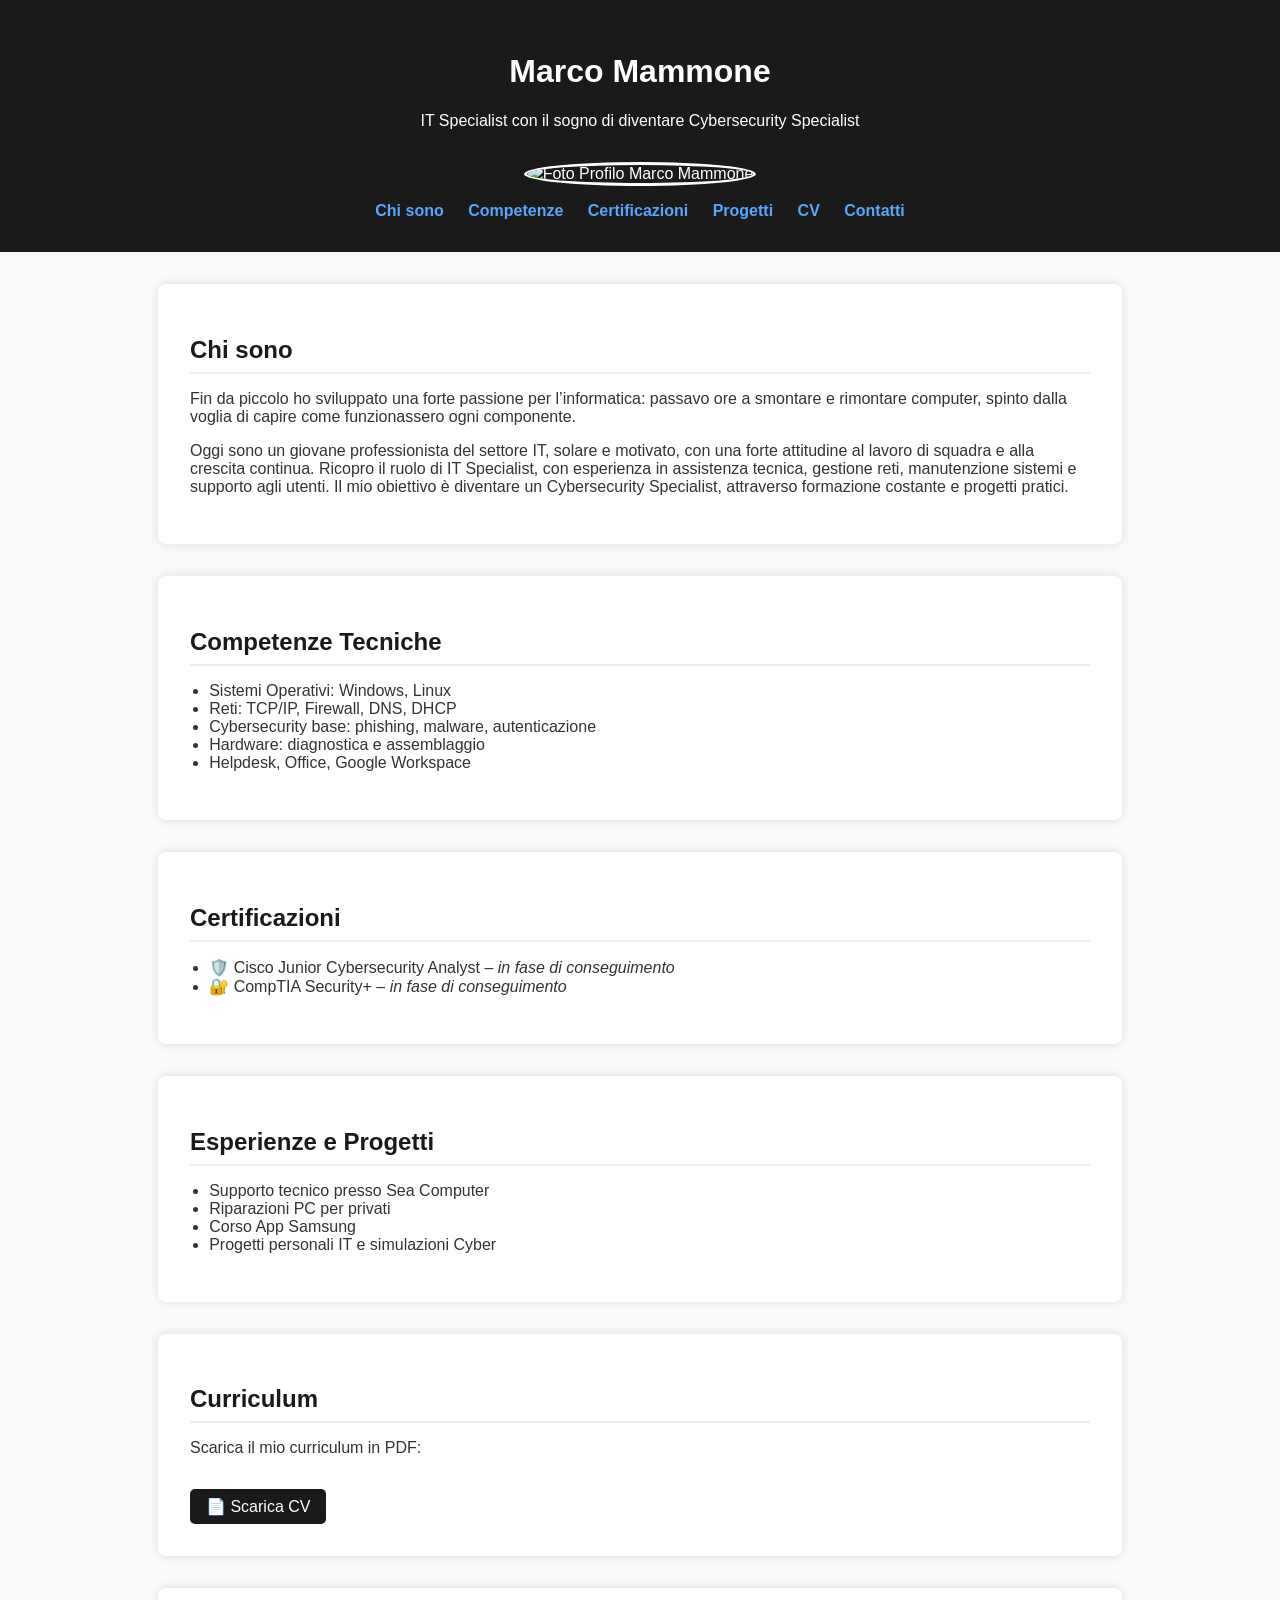
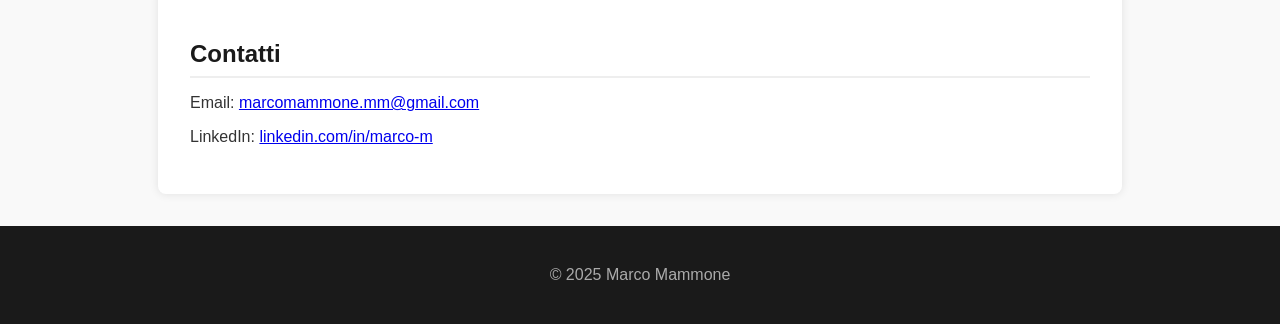
==== index.html @ 5457852b "Update index.html" ====
<!DOCTYPE html>
<html lang="it">
<head>
  <meta charset="UTF-8" />
  <meta name="viewport" content="width=device-width, initial-scale=1.0"/>
  <title>Marco Mammone - Portfolio IT</title>
  <style>
    body {
      font-family: 'Segoe UI', sans-serif;
      margin: 0;
      background-color: #f9f9f9;
      color: #333;
    }
    header {
      background-color: #1a1a1a;
      color: white;
      text-align: center;
      padding: 2rem 1rem;
    }
    header img {
      width: 150px;
      height: 150px;
      border-radius: 50%;
      border: 3px solid #fff;
      margin-top: 1rem;
    }
    nav {
      margin-top: 1rem;
    }
    nav a {
      margin: 0 10px;
      color: #58a6ff;
      text-decoration: none;
      font-weight: bold;
    }
    section {
      max-width: 900px;
      margin: 2rem auto;
      background: #fff;
      padding: 2rem;
      border-radius: 8px;
      box-shadow: 0 0 10px rgba(0,0,0,0.1);
    }
    h2 {
      border-bottom: 2px solid #eee;
      padding-bottom: 0.5rem;
      margin-bottom: 1rem;
      color: #1a1a1a;
    }
    ul {
      padding-left: 1.2rem;
    }
    a.button {
      background-color: #1a1a1a;
      color: white;
      padding: 0.5rem 1rem;
      text-decoration: none;
      border-radius: 5px;
      display: inline-block;
      margin-top: 1rem;
    }
    footer {
      text-align: center;
      padding: 1.5rem;
      background-color: #1a1a1a;
      color: #aaa;
    }
  </style>
</head>
<body>

<header>
  <h1>Marco Mammone</h1>
  <p>IT Specialist con il sogno di diventare Cybersecurity Specialist</p>
  <img src="img/foto-profilo.jpeg" alt="Foto Profilo Marco Mammone" />
  <nav>
    <a href="#chi">Chi sono</a>
    <a href="#competenze">Competenze</a>
    <a href="#certificazioni">Certificazioni</a>
    <a href="#progetti">Progetti</a>
    <a href="#cv">CV</a>
    <a href="#contatti">Contatti</a>
  </nav>
</header>

<section id="chi">
  <h2>Chi sono</h2>
  <p>Fin da piccolo ho sviluppato una forte passione per l’informatica: passavo ore a smontare e rimontare computer, spinto dalla voglia di capire come funzionassero ogni componente.</p>
  <p>Oggi sono un giovane professionista del settore IT, solare e motivato, con una forte attitudine al lavoro di squadra e alla crescita continua. Ricopro il ruolo di IT Specialist, con esperienza in assistenza tecnica, gestione reti, manutenzione sistemi e supporto agli utenti. Il mio obiettivo è diventare un Cybersecurity Specialist, attraverso formazione costante e progetti pratici.</p>
</section>

<section id="competenze">
  <h2>Competenze Tecniche</h2>
  <ul>
    <li>Sistemi Operativi: Windows, Linux</li>
    <li>Reti: TCP/IP, Firewall, DNS, DHCP</li>
    <li>Cybersecurity base: phishing, malware, autenticazione</li>
    <li>Hardware: diagnostica e assemblaggio</li>
    <li>Helpdesk, Office, Google Workspace</li>
  </ul>
</section>

<section id="certificazioni">
  <h2>Certificazioni</h2>
  <ul>
    <li>🛡️ Cisco Junior Cybersecurity Analyst – <em>in fase di conseguimento</em></li>
    <li>🔐 CompTIA Security+ – <em>in fase di conseguimento</em></li>
  </ul>
</section>

<section id="progetti">
  <h2>Esperienze e Progetti</h2>
  <ul>
    <li>Supporto tecnico presso Sea Computer</li>
    <li>Riparazioni PC per privati</li>
    <li>Corso App Samsung</li>
    <li>Progetti personali IT e simulazioni Cyber</li>
  </ul>
</section>

<section id="cv">
  <h2>Curriculum</h2>
  <p>Scarica il mio curriculum in PDF:</p>
  <a class="button" href="Curriculum_esempio_IT_Junior.pdf" download>📄 Scarica CV</a>
</section>

<section id="contatti">
  <h2>Contatti</h2>
  <p>Email: <a href="mailto:marcomammone.mm@gmail.com">marcomammone.mm@gmail.com</a></p>
  <p>LinkedIn: <a href="https://www.linkedin.com/in/marco-m-4861a2255" target="_blank">linkedin.com/in/marco-m</a></p>
</section>

<footer>
  <p>&copy; 2025 Marco Mammone</p>
</footer>

</body>
</html>
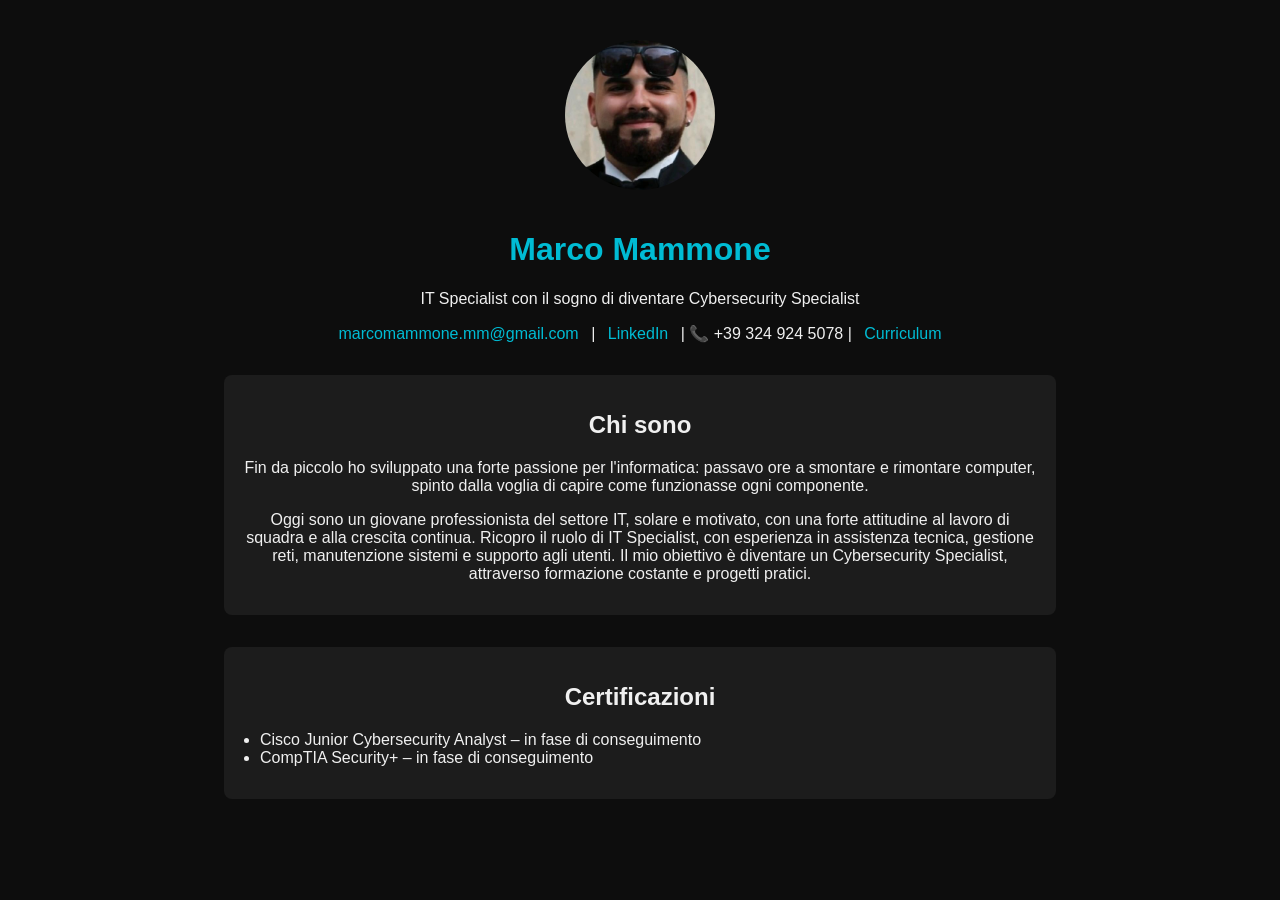
==== commit edeb64f8: "Add files via upload" ====
--- a/index.html
+++ b/index.html
@@ -1,139 +1,78 @@
-
 <!DOCTYPE html>
 <html lang="it">
 <head>
-  <meta charset="UTF-8" />
-  <meta name="viewport" content="width=device-width, initial-scale=1.0"/>
-  <title>Marco Mammone - Portfolio IT</title>
-  <style>
-    body {
-      font-family: 'Segoe UI', sans-serif;
-      margin: 0;
-      background-color: #f9f9f9;
-      color: #333;
-    }
-    header {
-      background-color: #1a1a1a;
-      color: white;
-      text-align: center;
-      padding: 2rem 1rem;
-    }
-    header img {
-      width: 150px;
-      height: 150px;
-      border-radius: 50%;
-      border: 3px solid #fff;
-      margin-top: 1rem;
-    }
-    nav {
-      margin-top: 1rem;
-    }
-    nav a {
-      margin: 0 10px;
-      color: #58a6ff;
-      text-decoration: none;
-      font-weight: bold;
-    }
-    section {
-      max-width: 900px;
-      margin: 2rem auto;
-      background: #fff;
-      padding: 2rem;
-      border-radius: 8px;
-      box-shadow: 0 0 10px rgba(0,0,0,0.1);
-    }
-    h2 {
-      border-bottom: 2px solid #eee;
-      padding-bottom: 0.5rem;
-      margin-bottom: 1rem;
-      color: #1a1a1a;
-    }
-    ul {
-      padding-left: 1.2rem;
-    }
-    a.button {
-      background-color: #1a1a1a;
-      color: white;
-      padding: 0.5rem 1rem;
-      text-decoration: none;
-      border-radius: 5px;
-      display: inline-block;
-      margin-top: 1rem;
-    }
-    footer {
-      text-align: center;
-      padding: 1.5rem;
-      background-color: #1a1a1a;
-      color: #aaa;
-    }
-  </style>
+    <meta charset="UTF-8" />
+    <meta name="viewport" content="width=device-width, initial-scale=1.0"/>
+    <title>Portfolio Marco Mammone</title>
+    <style>
+        body {
+            font-family: Arial, sans-serif;
+            background-color: #0d0d0d;
+            color: #f0f0f0;
+            text-align: center;
+            padding: 2rem;
+        }
+        img {
+            width: 150px;
+            height: 150px;
+            border-radius: 50%;
+            object-fit: cover;
+            margin-bottom: 1rem;
+        }
+        h1 {
+            color: #00bcd4;
+        }
+        a {
+            color: #00bcd4;
+            text-decoration: none;
+            margin: 0 0.5rem;
+        }
+        .section {
+            background-color: #1c1c1c;
+            padding: 1rem;
+            border-radius: 8px;
+            margin-top: 2rem;
+            max-width: 800px;
+            margin-left: auto;
+            margin-right: auto;
+        }
+        ul {
+            list-style-type: disc;
+            padding-left: 20px;
+            text-align: left;
+        }
+    </style>
 </head>
 <body>
+    <img src="foto_profilo.jpeg" alt="Foto profilo Marco" />
+    <h1>Marco Mammone</h1>
+    <p>IT Specialist con il sogno di diventare Cybersecurity Specialist</p>
+    <p>
+        <a href="mailto:marcomammone.mm@gmail.com">marcomammone.mm@gmail.com</a> |
+        <a href="https://www.linkedin.com/in/marco-m-4861a2255">LinkedIn</a> | 📞 +39 324 924 5078 |
+        <a href="Mammone_Marco.pdf">Curriculum</a>
+    </p>
 
-<header>
-  <h1>Marco Mammone</h1>
-  <p>IT Specialist con il sogno di diventare Cybersecurity Specialist</p>
-  <img src="img/foto-profilo.jpeg" alt="Foto Profilo Marco Mammone" />
-  <nav>
-    <a href="#chi">Chi sono</a>
-    <a href="#competenze">Competenze</a>
-    <a href="#certificazioni">Certificazioni</a>
-    <a href="#progetti">Progetti</a>
-    <a href="#cv">CV</a>
-    <a href="#contatti">Contatti</a>
-  </nav>
-</header>
+    <div class="section">
+        <h2>Chi sono</h2>
+        <p>
+            Fin da piccolo ho sviluppato una forte passione per l'informatica: passavo ore a smontare e rimontare computer,
+            spinto dalla voglia di capire come funzionasse ogni componente.
+        </p>
+        <p>
+            Oggi sono un giovane professionista del settore IT, solare e motivato, con una forte attitudine al lavoro di squadra
+            e alla crescita continua. Ricopro il ruolo di IT Specialist, con esperienza in assistenza tecnica, gestione reti,
+            manutenzione sistemi e supporto agli utenti. Il mio obiettivo è diventare un Cybersecurity Specialist, attraverso
+            formazione costante e progetti pratici.
+        </p>
+    </div>
 
-<section id="chi">
-  <h2>Chi sono</h2>
-  <p>Fin da piccolo ho sviluppato una forte passione per l’informatica: passavo ore a smontare e rimontare computer, spinto dalla voglia di capire come funzionassero ogni componente.</p>
-  <p>Oggi sono un giovane professionista del settore IT, solare e motivato, con una forte attitudine al lavoro di squadra e alla crescita continua. Ricopro il ruolo di IT Specialist, con esperienza in assistenza tecnica, gestione reti, manutenzione sistemi e supporto agli utenti. Il mio obiettivo è diventare un Cybersecurity Specialist, attraverso formazione costante e progetti pratici.</p>
-</section>
-
-<section id="competenze">
-  <h2>Competenze Tecniche</h2>
-  <ul>
-    <li>Sistemi Operativi: Windows, Linux</li>
-    <li>Reti: TCP/IP, Firewall, DNS, DHCP</li>
-    <li>Cybersecurity base: phishing, malware, autenticazione</li>
-    <li>Hardware: diagnostica e assemblaggio</li>
-    <li>Helpdesk, Office, Google Workspace</li>
-  </ul>
-</section>
-
-<section id="certificazioni">
-  <h2>Certificazioni</h2>
-  <ul>
-    <li>🛡️ Cisco Junior Cybersecurity Analyst – <em>in fase di conseguimento</em></li>
-    <li>🔐 CompTIA Security+ – <em>in fase di conseguimento</em></li>
-  </ul>
-</section>
-
-<section id="progetti">
-  <h2>Esperienze e Progetti</h2>
-  <ul>
-    <li>Supporto tecnico presso Sea Computer</li>
-    <li>Riparazioni PC per privati</li>
-    <li>Corso App Samsung</li>
-    <li>Progetti personali IT e simulazioni Cyber</li>
-  </ul>
-</section>
-
-<section id="cv">
-  <h2>Curriculum</h2>
-  <p>Scarica il mio curriculum in PDF:</p>
-  <a class="button" href="Curriculum_esempio_IT_Junior.pdf" download>📄 Scarica CV</a>
-</section>
-
-<section id="contatti">
-  <h2>Contatti</h2>
-  <p>Email: <a href="mailto:marcomammone.mm@gmail.com">marcomammone.mm@gmail.com</a></p>
-  <p>LinkedIn: <a href="https://www.linkedin.com/in/marco-m-4861a2255" target="_blank">linkedin.com/in/marco-m</a></p>
-</section>
-
-<footer>
-  <p>&copy; 2025 Marco Mammone</p>
-</footer>
-
+    <div class="section">
+        <h2>Certificazioni</h2>
+        <ul>
+            <li>Cisco Junior Cybersecurity Analyst – in fase di conseguimento</li>
+            <li>CompTIA Security+ – in fase di conseguimento</li>
+        </ul>
+    </div>
 </body>
 </html>
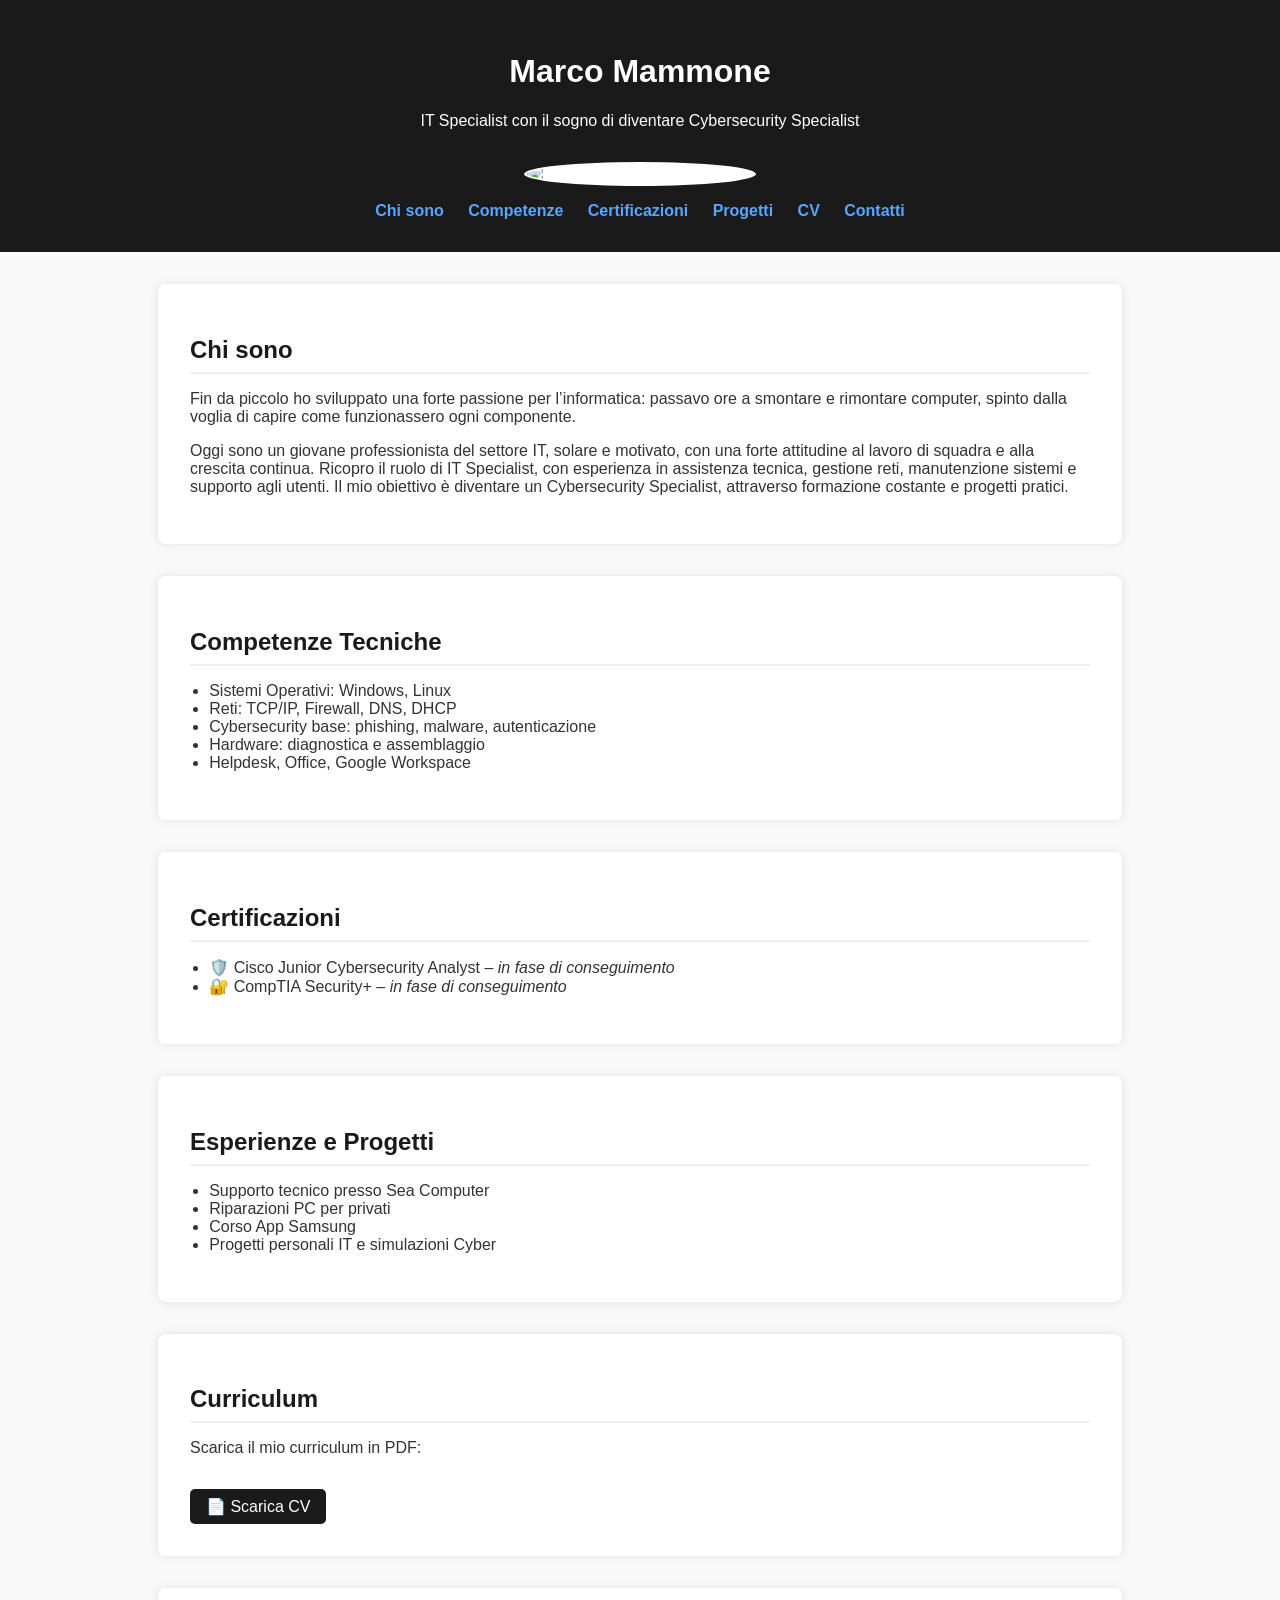
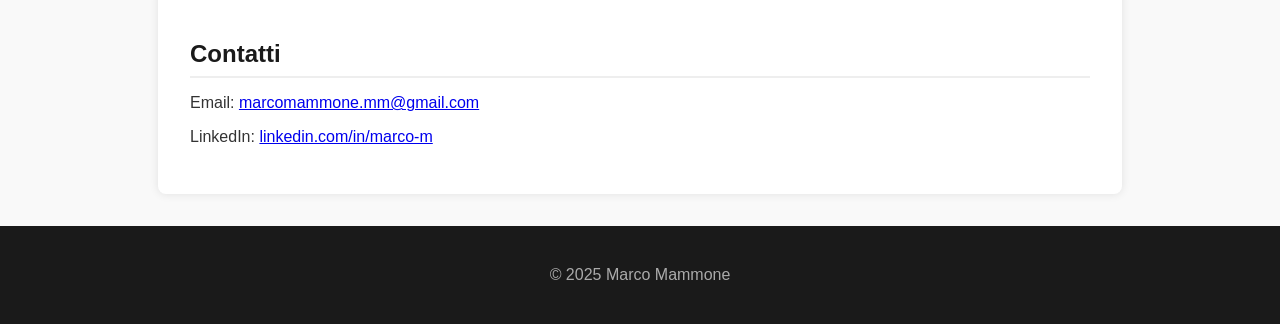
==== commit eaf1d428: "Add files via upload" ====
--- a/index.html
+++ b/index.html
@@ -1,78 +1,141 @@
+
 <!DOCTYPE html>
 <html lang="it">
 <head>
-    <meta charset="UTF-8" />
-    <meta name="viewport" content="width=device-width, initial-scale=1.0"/>
-    <title>Portfolio Marco Mammone</title>
-    <style>
-        body {
-            font-family: Arial, sans-serif;
-            background-color: #0d0d0d;
-            color: #f0f0f0;
-            text-align: center;
-            padding: 2rem;
-        }
-        img {
-            width: 150px;
-            height: 150px;
-            border-radius: 50%;
-            object-fit: cover;
-            margin-bottom: 1rem;
-        }
-        h1 {
-            color: #00bcd4;
-        }
-        a {
-            color: #00bcd4;
-            text-decoration: none;
-            margin: 0 0.5rem;
-        }
-        .section {
-            background-color: #1c1c1c;
-            padding: 1rem;
-            border-radius: 8px;
-            margin-top: 2rem;
-            max-width: 800px;
-            margin-left: auto;
-            margin-right: auto;
-        }
-        ul {
-            list-style-type: disc;
-            padding-left: 20px;
-            text-align: left;
-        }
-    </style>
+  <meta charset="UTF-8" />
+  <meta name="viewport" content="width=device-width, initial-scale=1.0"/>
+  <title>Marco Mammone - Portfolio IT</title>
+  <style>
+    body {
+      font-family: 'Segoe UI', sans-serif;
+      margin: 0;
+      background-color: #f9f9f9;
+      color: #333;
+    }
+    header {
+      background-color: #1a1a1a;
+      color: white;
+      text-align: center;
+      padding: 2rem 1rem;
+    }
+    header img {
+      width: 140px;
+      height: 140px;
+      border-radius: 50%;
+      margin-top: 1rem;
+      border: 3px solid #fff;
+      object-fit: cover;
+      background-color: #fff;
+    }
+    nav {
+      margin-top: 1rem;
+    }
+    nav a {
+      margin: 0 10px;
+      color: #58a6ff;
+      text-decoration: none;
+      font-weight: bold;
+    }
+    section {
+      max-width: 900px;
+      margin: 2rem auto;
+      background: #fff;
+      padding: 2rem;
+      border-radius: 8px;
+      box-shadow: 0 0 10px rgba(0,0,0,0.1);
+    }
+    h2 {
+      border-bottom: 2px solid #eee;
+      padding-bottom: 0.5rem;
+      margin-bottom: 1rem;
+      color: #1a1a1a;
+    }
+    ul {
+      padding-left: 1.2rem;
+    }
+    a.button {
+      background-color: #1a1a1a;
+      color: white;
+      padding: 0.5rem 1rem;
+      text-decoration: none;
+      border-radius: 5px;
+      display: inline-block;
+      margin-top: 1rem;
+    }
+    footer {
+      text-align: center;
+      padding: 1.5rem;
+      background-color: #1a1a1a;
+      color: #aaa;
+    }
+  </style>
 </head>
 <body>
-    <img src="foto_profilo.jpeg" alt="Foto profilo Marco" />
-    <h1>Marco Mammone</h1>
-    <p>IT Specialist con il sogno di diventare Cybersecurity Specialist</p>
-    <p>
-        <a href="mailto:marcomammone.mm@gmail.com">marcomammone.mm@gmail.com</a> |
-        <a href="https://www.linkedin.com/in/marco-m-4861a2255">LinkedIn</a> | 📞 +39 324 924 5078 |
-        <a href="Mammone_Marco.pdf">Curriculum</a>
-    </p>
 
-    <div class="section">
-        <h2>Chi sono</h2>
-        <p>
-            Fin da piccolo ho sviluppato una forte passione per l'informatica: passavo ore a smontare e rimontare computer,
-            spinto dalla voglia di capire come funzionasse ogni componente.
-        </p>
-        <p>
-            Oggi sono un giovane professionista del settore IT, solare e motivato, con una forte attitudine al lavoro di squadra
-            e alla crescita continua. Ricopro il ruolo di IT Specialist, con esperienza in assistenza tecnica, gestione reti,
-            manutenzione sistemi e supporto agli utenti. Il mio obiettivo è diventare un Cybersecurity Specialist, attraverso
-            formazione costante e progetti pratici.
-        </p>
-    </div>
+<header>
+  <h1>Marco Mammone</h1>
+  <p>IT Specialist con il sogno di diventare Cybersecurity Specialist</p>
+  <img src="img/foto-profilo.jpeg" alt="Foto Profilo Marco Mammone" />
+  <nav>
+    <a href="#chi">Chi sono</a>
+    <a href="#competenze">Competenze</a>
+    <a href="#certificazioni">Certificazioni</a>
+    <a href="#progetti">Progetti</a>
+    <a href="#cv">CV</a>
+    <a href="#contatti">Contatti</a>
+  </nav>
+</header>
 
-    <div class="section">
-        <h2>Certificazioni</h2>
-        <ul>
-            <li>Cisco Junior Cybersecurity Analyst – in fase di conseguimento</li>
-            <li>CompTIA Security+ – in fase di conseguimento</li>
-        </ul>
-    </div>
+<section id="chi">
+  <h2>Chi sono</h2>
+  <p>Fin da piccolo ho sviluppato una forte passione per l’informatica: passavo ore a smontare e rimontare computer, spinto dalla voglia di capire come funzionassero ogni componente.</p>
+  <p>Oggi sono un giovane professionista del settore IT, solare e motivato, con una forte attitudine al lavoro di squadra e alla crescita continua. Ricopro il ruolo di IT Specialist, con esperienza in assistenza tecnica, gestione reti, manutenzione sistemi e supporto agli utenti. Il mio obiettivo è diventare un Cybersecurity Specialist, attraverso formazione costante e progetti pratici.</p>
+</section>
+
+<section id="competenze">
+  <h2>Competenze Tecniche</h2>
+  <ul>
+    <li>Sistemi Operativi: Windows, Linux</li>
+    <li>Reti: TCP/IP, Firewall, DNS, DHCP</li>
+    <li>Cybersecurity base: phishing, malware, autenticazione</li>
+    <li>Hardware: diagnostica e assemblaggio</li>
+    <li>Helpdesk, Office, Google Workspace</li>
+  </ul>
+</section>
+
+<section id="certificazioni">
+  <h2>Certificazioni</h2>
+  <ul>
+    <li>🛡️ Cisco Junior Cybersecurity Analyst – <em>in fase di conseguimento</em></li>
+    <li>🔐 CompTIA Security+ – <em>in fase di conseguimento</em></li>
+  </ul>
+</section>
+
+<section id="progetti">
+  <h2>Esperienze e Progetti</h2>
+  <ul>
+    <li>Supporto tecnico presso Sea Computer</li>
+    <li>Riparazioni PC per privati</li>
+    <li>Corso App Samsung</li>
+    <li>Progetti personali IT e simulazioni Cyber</li>
+  </ul>
+</section>
+
+<section id="cv">
+  <h2>Curriculum</h2>
+  <p>Scarica il mio curriculum in PDF:</p>
+  <a class="button" href="Curriculum_esempio_IT_Junior.pdf" download>📄 Scarica CV</a>
+</section>
+
+<section id="contatti">
+  <h2>Contatti</h2>
+  <p>Email: <a href="mailto:marcomammone.mm@gmail.com">marcomammone.mm@gmail.com</a></p>
+  <p>LinkedIn: <a href="https://www.linkedin.com/in/marco-m-4861a2255" target="_blank">linkedin.com/in/marco-m</a></p>
+</section>
+
+<footer>
+  <p>&copy; 2025 Marco Mammone</p>
+</footer>
+
 </body>
 </html>
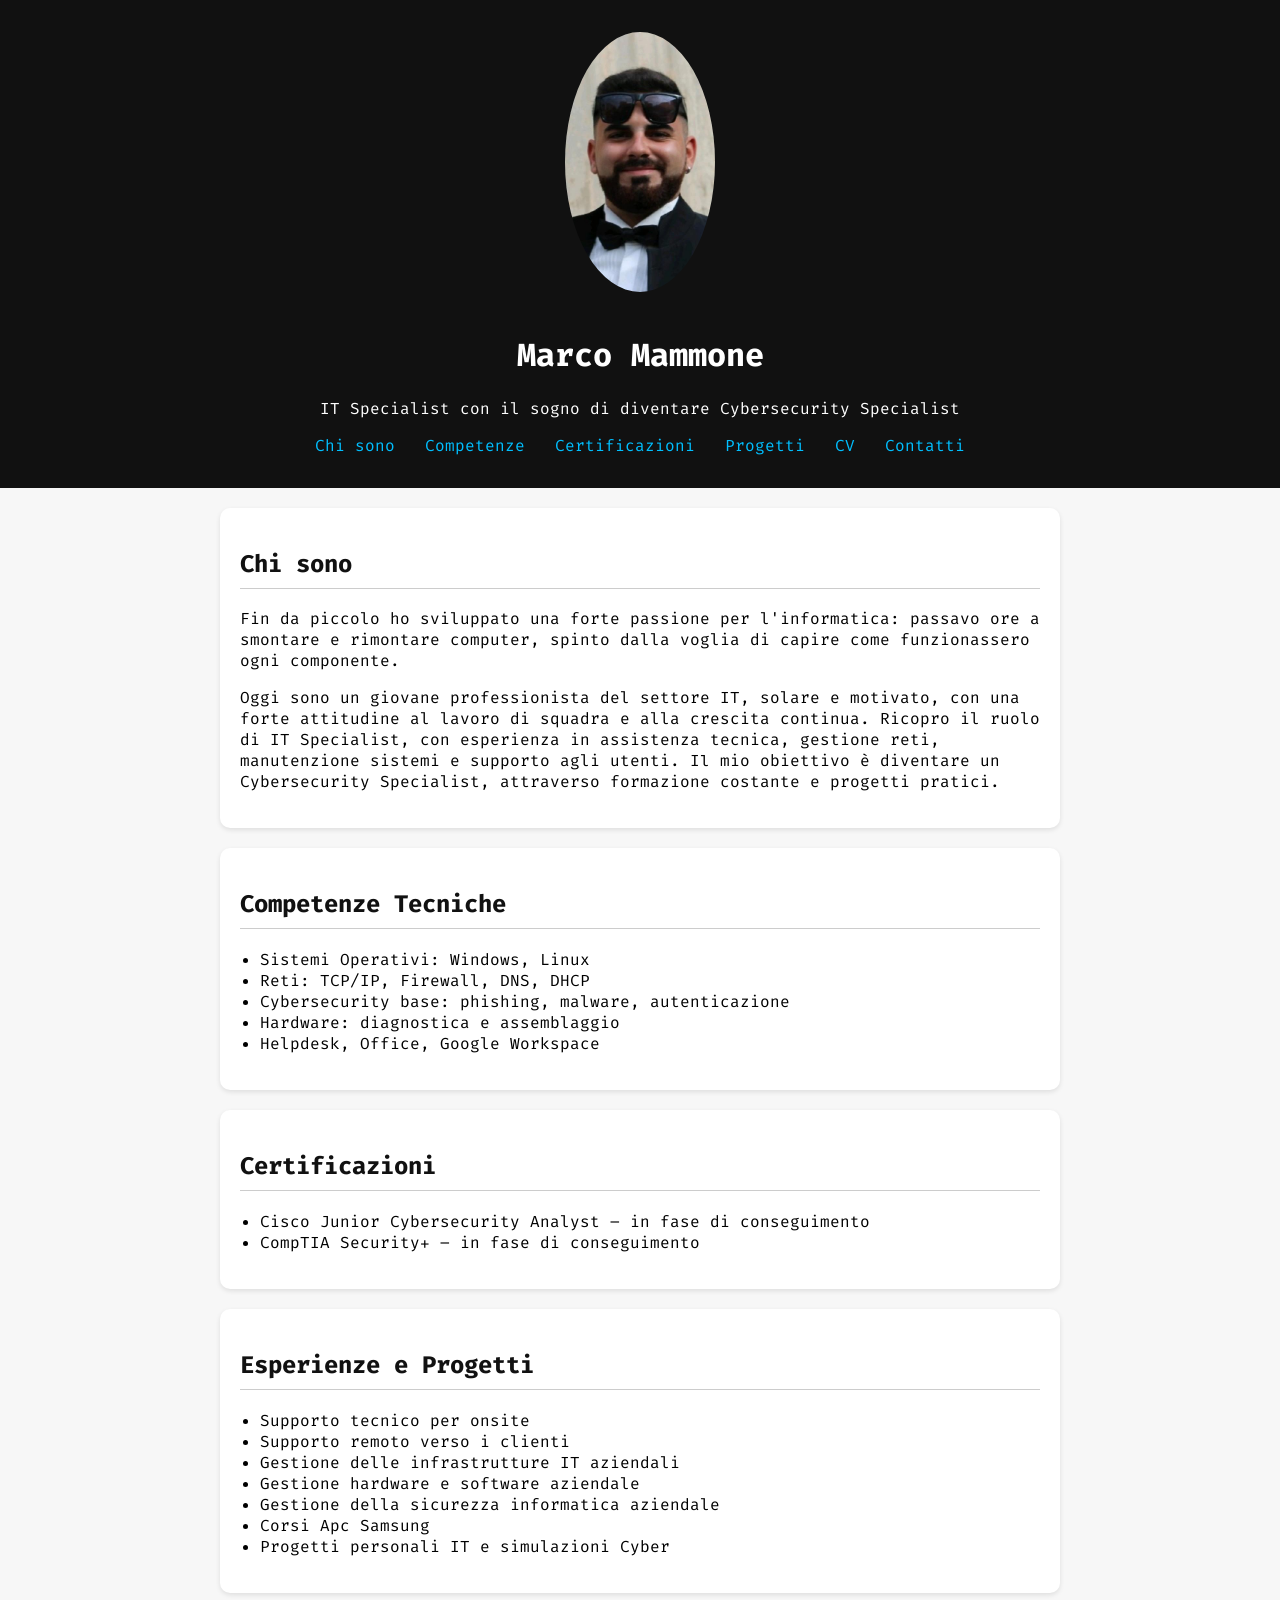
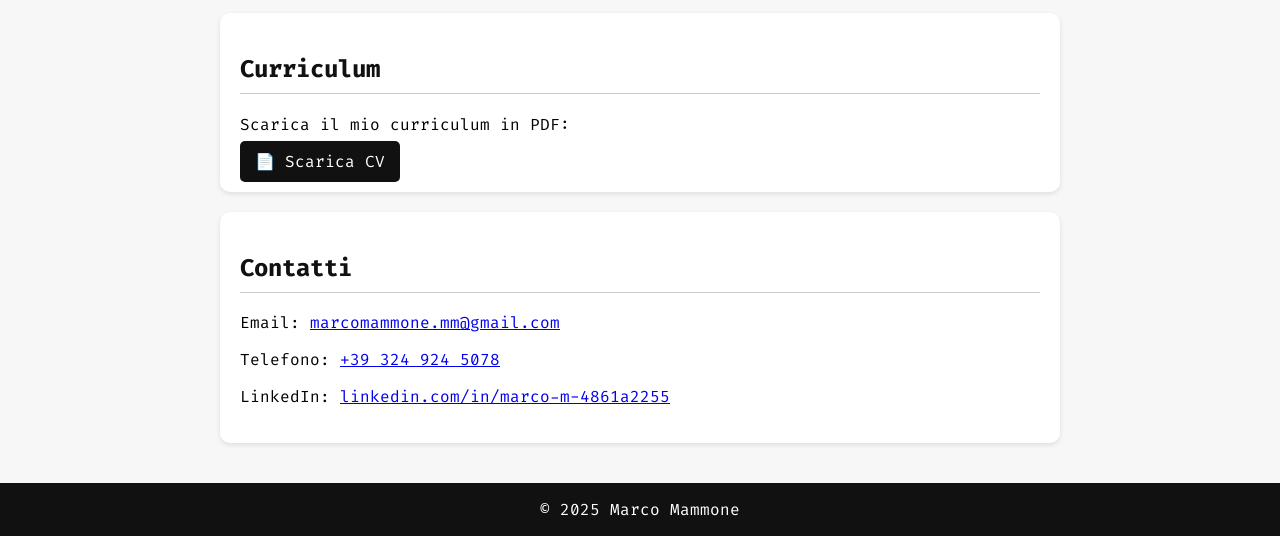
==== commit d5b8a772: "Add files via upload" ====
--- a/index.html
+++ b/index.html
@@ -2,140 +2,136 @@
 <!DOCTYPE html>
 <html lang="it">
 <head>
-  <meta charset="UTF-8" />
-  <meta name="viewport" content="width=device-width, initial-scale=1.0"/>
-  <title>Marco Mammone - Portfolio IT</title>
-  <style>
-    body {
-      font-family: 'Segoe UI', sans-serif;
-      margin: 0;
-      background-color: #f9f9f9;
-      color: #333;
-    }
-    header {
-      background-color: #1a1a1a;
-      color: white;
-      text-align: center;
-      padding: 2rem 1rem;
-    }
-    header img {
-      width: 140px;
-      height: 140px;
-      border-radius: 50%;
-      margin-top: 1rem;
-      border: 3px solid #fff;
-      object-fit: cover;
-      background-color: #fff;
-    }
-    nav {
-      margin-top: 1rem;
-    }
-    nav a {
-      margin: 0 10px;
-      color: #58a6ff;
-      text-decoration: none;
-      font-weight: bold;
-    }
-    section {
-      max-width: 900px;
-      margin: 2rem auto;
-      background: #fff;
-      padding: 2rem;
-      border-radius: 8px;
-      box-shadow: 0 0 10px rgba(0,0,0,0.1);
-    }
-    h2 {
-      border-bottom: 2px solid #eee;
-      padding-bottom: 0.5rem;
-      margin-bottom: 1rem;
-      color: #1a1a1a;
-    }
-    ul {
-      padding-left: 1.2rem;
-    }
-    a.button {
-      background-color: #1a1a1a;
-      color: white;
-      padding: 0.5rem 1rem;
-      text-decoration: none;
-      border-radius: 5px;
-      display: inline-block;
-      margin-top: 1rem;
-    }
-    footer {
-      text-align: center;
-      padding: 1.5rem;
-      background-color: #1a1a1a;
-      color: #aaa;
-    }
-  </style>
+    <meta charset="UTF-8" />
+    <meta name="viewport" content="width=device-width, initial-scale=1.0" />
+    <title>Portfolio Marco Mammone</title>
+    <link href="https://fonts.googleapis.com/css2?family=Fira+Code&display=swap" rel="stylesheet">
+    <style>
+        body {
+            font-family: 'Fira Code', monospace;
+            background-color: #f7f7f7;
+            margin: 0;
+            padding: 0;
+        }
+        header {
+            background-color: #111;
+            color: white;
+            padding: 2rem;
+            text-align: center;
+        }
+        header img {
+            width: 150px;
+            border-radius: 50%;
+            margin-bottom: 1rem;
+        }
+        nav {
+            margin-top: 1rem;
+        }
+        nav a {
+            margin: 0 10px;
+            color: #00bfff;
+            text-decoration: none;
+        }
+        section {
+            background-color: white;
+            margin: 20px auto;
+            padding: 20px;
+            max-width: 800px;
+            border-radius: 10px;
+            box-shadow: 0 2px 5px rgba(0, 0, 0, 0.1);
+        }
+        h2 {
+            color: #111;
+            border-bottom: 1px solid #ccc;
+            padding-bottom: 0.5rem;
+        }
+        ul {
+            padding-left: 20px;
+        }
+        footer {
+            background-color: #111;
+            color: white;
+            text-align: center;
+            padding: 1rem;
+            margin-top: 40px;
+        }
+        .btn-download {
+            background-color: #111;
+            color: white;
+            padding: 10px 15px;
+            border-radius: 5px;
+            text-decoration: none;
+        }
+    </style>
 </head>
 <body>
+    <header>
+        <img src="foto_profilo.jpeg" alt="Marco Mammone" />
+        <h1>Marco Mammone</h1>
+        <p>IT Specialist con il sogno di diventare Cybersecurity Specialist</p>
+        <nav>
+            <a href="#chi-sono">Chi sono</a>
+            <a href="#competenze">Competenze</a>
+            <a href="#certificazioni">Certificazioni</a>
+            <a href="#esperienze">Progetti</a>
+            <a href="#cv">CV</a>
+            <a href="#contatti">Contatti</a>
+        </nav>
+    </header>
 
-<header>
-  <h1>Marco Mammone</h1>
-  <p>IT Specialist con il sogno di diventare Cybersecurity Specialist</p>
-  <img src="img/foto-profilo.jpeg" alt="Foto Profilo Marco Mammone" />
-  <nav>
-    <a href="#chi">Chi sono</a>
-    <a href="#competenze">Competenze</a>
-    <a href="#certificazioni">Certificazioni</a>
-    <a href="#progetti">Progetti</a>
-    <a href="#cv">CV</a>
-    <a href="#contatti">Contatti</a>
-  </nav>
-</header>
+    <section id="chi-sono">
+        <h2>Chi sono</h2>
+        <p>Fin da piccolo ho sviluppato una forte passione per l'informatica: passavo ore a smontare e rimontare computer, spinto dalla voglia di capire come funzionassero ogni componente.</p>
+        <p>Oggi sono un giovane professionista del settore IT, solare e motivato, con una forte attitudine al lavoro di squadra e alla crescita continua. Ricopro il ruolo di IT Specialist, con esperienza in assistenza tecnica, gestione reti, manutenzione sistemi e supporto agli utenti. Il mio obiettivo è diventare un Cybersecurity Specialist, attraverso formazione costante e progetti pratici.</p>
+    </section>
 
-<section id="chi">
-  <h2>Chi sono</h2>
-  <p>Fin da piccolo ho sviluppato una forte passione per l’informatica: passavo ore a smontare e rimontare computer, spinto dalla voglia di capire come funzionassero ogni componente.</p>
-  <p>Oggi sono un giovane professionista del settore IT, solare e motivato, con una forte attitudine al lavoro di squadra e alla crescita continua. Ricopro il ruolo di IT Specialist, con esperienza in assistenza tecnica, gestione reti, manutenzione sistemi e supporto agli utenti. Il mio obiettivo è diventare un Cybersecurity Specialist, attraverso formazione costante e progetti pratici.</p>
-</section>
+    <section id="competenze">
+        <h2>Competenze Tecniche</h2>
+        <ul>
+            <li>Sistemi Operativi: Windows, Linux</li>
+            <li>Reti: TCP/IP, Firewall, DNS, DHCP</li>
+            <li>Cybersecurity base: phishing, malware, autenticazione</li>
+            <li>Hardware: diagnostica e assemblaggio</li>
+            <li>Helpdesk, Office, Google Workspace</li>
+        </ul>
+    </section>
 
-<section id="competenze">
-  <h2>Competenze Tecniche</h2>
-  <ul>
-    <li>Sistemi Operativi: Windows, Linux</li>
-    <li>Reti: TCP/IP, Firewall, DNS, DHCP</li>
-    <li>Cybersecurity base: phishing, malware, autenticazione</li>
-    <li>Hardware: diagnostica e assemblaggio</li>
-    <li>Helpdesk, Office, Google Workspace</li>
-  </ul>
-</section>
+    <section id="certificazioni">
+        <h2>Certificazioni</h2>
+        <ul>
+            <li>Cisco Junior Cybersecurity Analyst – in fase di conseguimento</li>
+            <li>CompTIA Security+ – in fase di conseguimento</li>
+        </ul>
+    </section>
 
-<section id="certificazioni">
-  <h2>Certificazioni</h2>
-  <ul>
-    <li>🛡️ Cisco Junior Cybersecurity Analyst – <em>in fase di conseguimento</em></li>
-    <li>🔐 CompTIA Security+ – <em>in fase di conseguimento</em></li>
-  </ul>
-</section>
+    <section id="esperienze">
+        <h2>Esperienze e Progetti</h2>
+        <ul>
+            <li>Supporto tecnico per onsite</li>
+            <li>Supporto remoto verso i clienti</li>
+            <li>Gestione delle infrastrutture IT aziendali</li>
+            <li>Gestione hardware e software aziendale</li>
+            <li>Gestione della sicurezza informatica aziendale</li>
+            <li>Corsi Apc Samsung</li>
+            <li>Progetti personali IT e simulazioni Cyber</li>
+        </ul>
+    </section>
 
-<section id="progetti">
-  <h2>Esperienze e Progetti</h2>
-  <ul>
-    <li>Supporto tecnico presso Sea Computer</li>
-    <li>Riparazioni PC per privati</li>
-    <li>Corso App Samsung</li>
-    <li>Progetti personali IT e simulazioni Cyber</li>
-  </ul>
-</section>
+    <section id="cv">
+        <h2>Curriculum</h2>
+        <p>Scarica il mio curriculum in PDF:</p>
+        <a class="btn-download" href="Mammone_Marco.pdf" download>📄 Scarica CV</a>
+    </section>
 
-<section id="cv">
-  <h2>Curriculum</h2>
-  <p>Scarica il mio curriculum in PDF:</p>
-  <a class="button" href="Curriculum_esempio_IT_Junior.pdf" download>📄 Scarica CV</a>
-</section>
+    <section id="contatti">
+        <h2>Contatti</h2>
+        <p>Email: <a href="mailto:marcomammone.mm@gmail.com">marcomammone.mm@gmail.com</a></p>
+        <p>Telefono: <a href="tel:+393249245078">+39 324 924 5078</a></p>
+        <p>LinkedIn: <a href="https://www.linkedin.com/in/marco-m-4861a2255">linkedin.com/in/marco-m-4861a2255</a></p>
+    </section>
 
-<section id="contatti">
-  <h2>Contatti</h2>
-  <p>Email: <a href="mailto:marcomammone.mm@gmail.com">marcomammone.mm@gmail.com</a></p>
-  <p>LinkedIn: <a href="https://www.linkedin.com/in/marco-m-4861a2255" target="_blank">linkedin.com/in/marco-m</a></p>
-</section>
-
-<footer>
-  <p>&copy; 2025 Marco Mammone</p>
-</footer>
-
+    <footer>
+        © 2025 Marco Mammone
+    </footer>
 </body>
 </html>
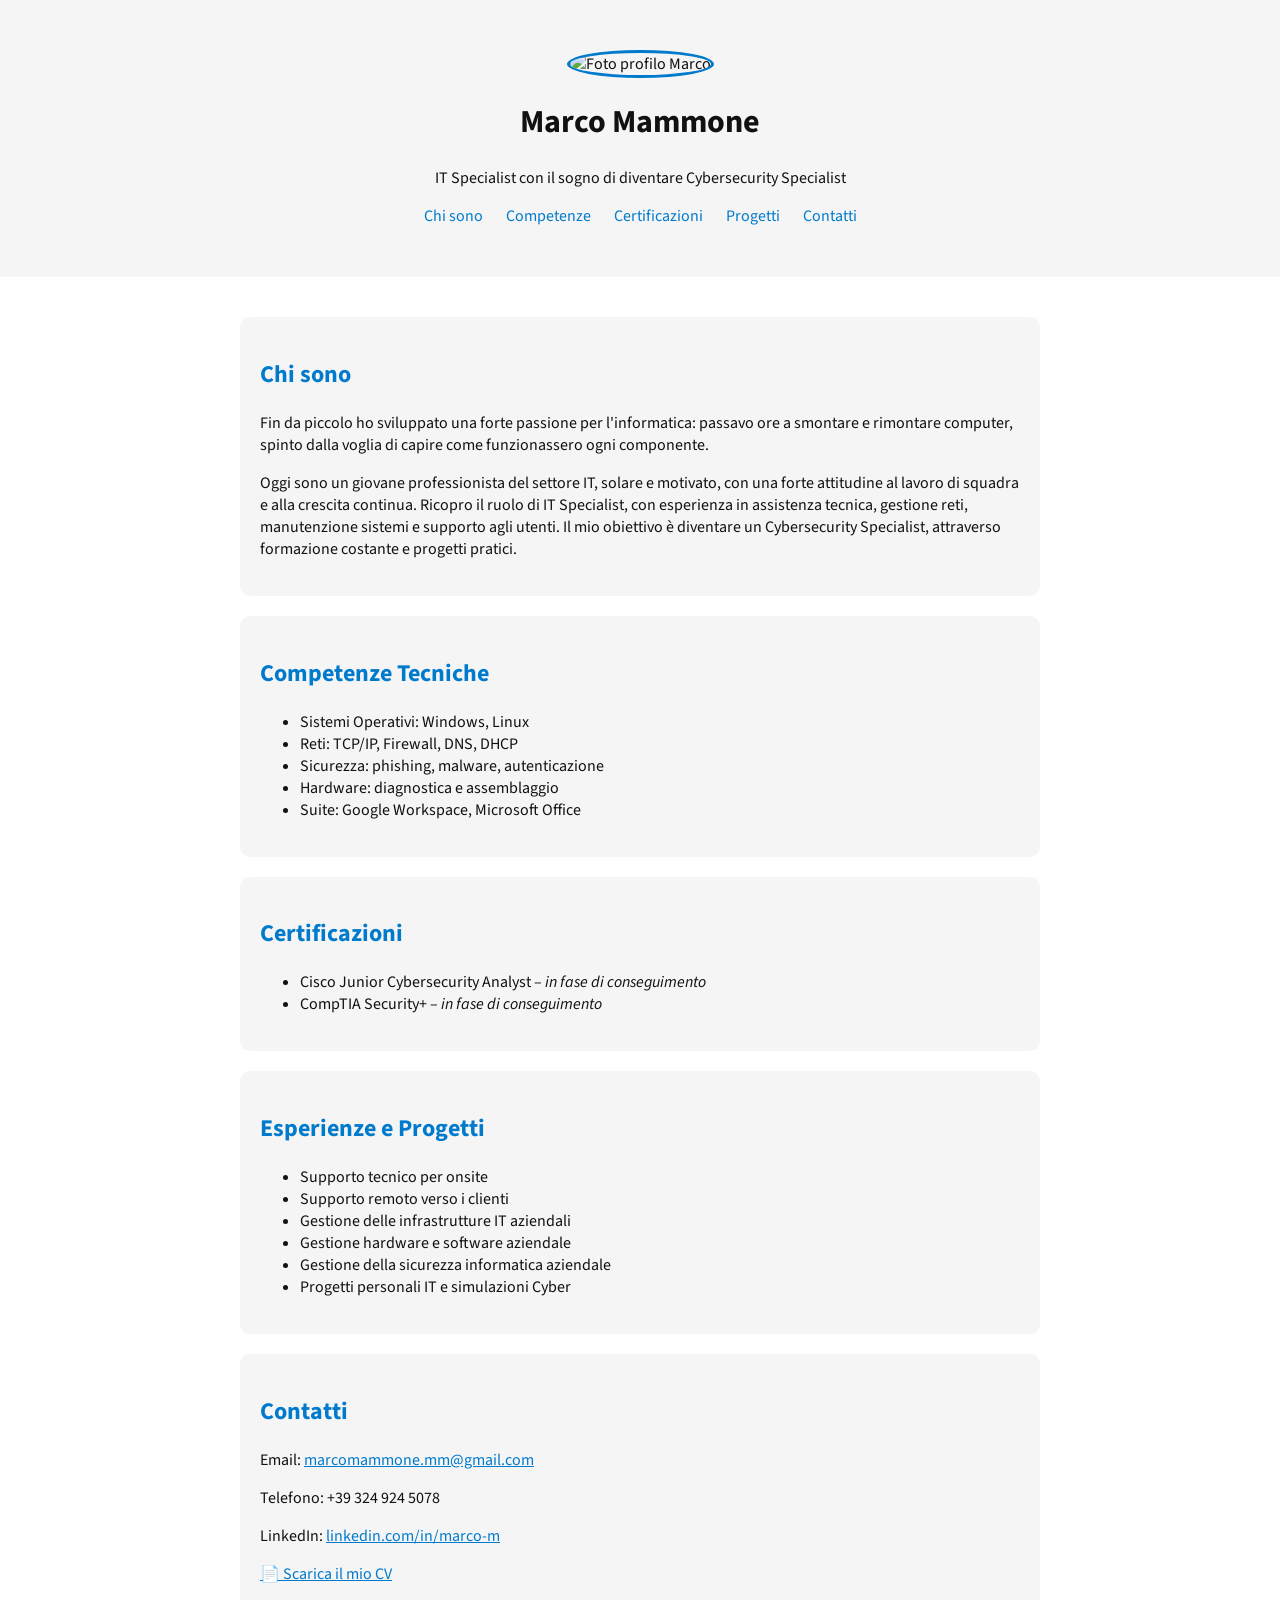
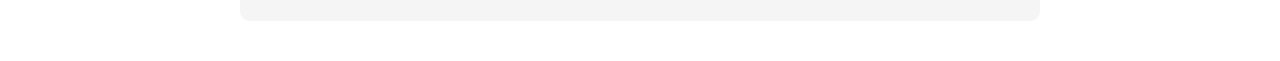
==== commit 01830665: "Add files via upload" ====
--- a/index.html
+++ b/index.html
@@ -2,136 +2,72 @@
 <!DOCTYPE html>
 <html lang="it">
 <head>
-    <meta charset="UTF-8" />
-    <meta name="viewport" content="width=device-width, initial-scale=1.0" />
-    <title>Portfolio Marco Mammone</title>
-    <link href="https://fonts.googleapis.com/css2?family=Fira+Code&display=swap" rel="stylesheet">
-    <style>
-        body {
-            font-family: 'Fira Code', monospace;
-            background-color: #f7f7f7;
-            margin: 0;
-            padding: 0;
-        }
-        header {
-            background-color: #111;
-            color: white;
-            padding: 2rem;
-            text-align: center;
-        }
-        header img {
-            width: 150px;
-            border-radius: 50%;
-            margin-bottom: 1rem;
-        }
-        nav {
-            margin-top: 1rem;
-        }
-        nav a {
-            margin: 0 10px;
-            color: #00bfff;
-            text-decoration: none;
-        }
-        section {
-            background-color: white;
-            margin: 20px auto;
-            padding: 20px;
-            max-width: 800px;
-            border-radius: 10px;
-            box-shadow: 0 2px 5px rgba(0, 0, 0, 0.1);
-        }
-        h2 {
-            color: #111;
-            border-bottom: 1px solid #ccc;
-            padding-bottom: 0.5rem;
-        }
-        ul {
-            padding-left: 20px;
-        }
-        footer {
-            background-color: #111;
-            color: white;
-            text-align: center;
-            padding: 1rem;
-            margin-top: 40px;
-        }
-        .btn-download {
-            background-color: #111;
-            color: white;
-            padding: 10px 15px;
-            border-radius: 5px;
-            text-decoration: none;
-        }
-    </style>
+    <meta charset="UTF-8">
+    <meta name="viewport" content="width=device-width, initial-scale=1.0">
+    <title>Marco Mammone - Portfolio</title>
+    <link href="https://fonts.googleapis.com/css2?family=Source+Sans+Pro&display=swap" rel="stylesheet">
+    <link rel="stylesheet" href="style.css">
 </head>
 <body>
     <header>
-        <img src="foto_profilo.jpeg" alt="Marco Mammone" />
-        <h1>Marco Mammone</h1>
-        <p>IT Specialist con il sogno di diventare Cybersecurity Specialist</p>
-        <nav>
-            <a href="#chi-sono">Chi sono</a>
-            <a href="#competenze">Competenze</a>
-            <a href="#certificazioni">Certificazioni</a>
-            <a href="#esperienze">Progetti</a>
-            <a href="#cv">CV</a>
-            <a href="#contatti">Contatti</a>
-        </nav>
+        <div class="container">
+            <img src="foto-profilo.jpeg" alt="Foto profilo Marco" class="profile-pic">
+            <h1>Marco Mammone</h1>
+            <p>IT Specialist con il sogno di diventare Cybersecurity Specialist</p>
+            <nav>
+                <a href="#chisono">Chi sono</a>
+                <a href="#competenze">Competenze</a>
+                <a href="#certificazioni">Certificazioni</a>
+                <a href="#progetti">Progetti</a>
+                <a href="#contatti">Contatti</a>
+            </nav>
+        </div>
     </header>
+    <main class="container">
+        <section id="chisono">
+            <h2>Chi sono</h2>
+            <p>Fin da piccolo ho sviluppato una forte passione per l'informatica: passavo ore a smontare e rimontare computer, spinto dalla voglia di capire come funzionassero ogni componente.</p>
+            <p>Oggi sono un giovane professionista del settore IT, solare e motivato, con una forte attitudine al lavoro di squadra e alla crescita continua. Ricopro il ruolo di IT Specialist, con esperienza in assistenza tecnica, gestione reti, manutenzione sistemi e supporto agli utenti. Il mio obiettivo è diventare un Cybersecurity Specialist, attraverso formazione costante e progetti pratici.</p>
+        </section>
 
-    <section id="chi-sono">
-        <h2>Chi sono</h2>
-        <p>Fin da piccolo ho sviluppato una forte passione per l'informatica: passavo ore a smontare e rimontare computer, spinto dalla voglia di capire come funzionassero ogni componente.</p>
-        <p>Oggi sono un giovane professionista del settore IT, solare e motivato, con una forte attitudine al lavoro di squadra e alla crescita continua. Ricopro il ruolo di IT Specialist, con esperienza in assistenza tecnica, gestione reti, manutenzione sistemi e supporto agli utenti. Il mio obiettivo è diventare un Cybersecurity Specialist, attraverso formazione costante e progetti pratici.</p>
-    </section>
+        <section id="competenze">
+            <h2>Competenze Tecniche</h2>
+            <ul>
+                <li>Sistemi Operativi: Windows, Linux</li>
+                <li>Reti: TCP/IP, Firewall, DNS, DHCP</li>
+                <li>Sicurezza: phishing, malware, autenticazione</li>
+                <li>Hardware: diagnostica e assemblaggio</li>
+                <li>Suite: Google Workspace, Microsoft Office</li>
+            </ul>
+        </section>
 
-    <section id="competenze">
-        <h2>Competenze Tecniche</h2>
-        <ul>
-            <li>Sistemi Operativi: Windows, Linux</li>
-            <li>Reti: TCP/IP, Firewall, DNS, DHCP</li>
-            <li>Cybersecurity base: phishing, malware, autenticazione</li>
-            <li>Hardware: diagnostica e assemblaggio</li>
-            <li>Helpdesk, Office, Google Workspace</li>
-        </ul>
-    </section>
+        <section id="certificazioni">
+            <h2>Certificazioni</h2>
+            <ul>
+                <li>Cisco Junior Cybersecurity Analyst – <em>in fase di conseguimento</em></li>
+                <li>CompTIA Security+ – <em>in fase di conseguimento</em></li>
+            </ul>
+        </section>
 
-    <section id="certificazioni">
-        <h2>Certificazioni</h2>
-        <ul>
-            <li>Cisco Junior Cybersecurity Analyst – in fase di conseguimento</li>
-            <li>CompTIA Security+ – in fase di conseguimento</li>
-        </ul>
-    </section>
+        <section id="progetti">
+            <h2>Esperienze e Progetti</h2>
+            <ul>
+                <li>Supporto tecnico per onsite</li>
+                <li>Supporto remoto verso i clienti</li>
+                <li>Gestione delle infrastrutture IT aziendali</li>
+                <li>Gestione hardware e software aziendale</li>
+                <li>Gestione della sicurezza informatica aziendale</li>
+                <li>Progetti personali IT e simulazioni Cyber</li>
+            </ul>
+        </section>
 
-    <section id="esperienze">
-        <h2>Esperienze e Progetti</h2>
-        <ul>
-            <li>Supporto tecnico per onsite</li>
-            <li>Supporto remoto verso i clienti</li>
-            <li>Gestione delle infrastrutture IT aziendali</li>
-            <li>Gestione hardware e software aziendale</li>
-            <li>Gestione della sicurezza informatica aziendale</li>
-            <li>Corsi Apc Samsung</li>
-            <li>Progetti personali IT e simulazioni Cyber</li>
-        </ul>
-    </section>
-
-    <section id="cv">
-        <h2>Curriculum</h2>
-        <p>Scarica il mio curriculum in PDF:</p>
-        <a class="btn-download" href="Mammone_Marco.pdf" download>📄 Scarica CV</a>
-    </section>
-
-    <section id="contatti">
-        <h2>Contatti</h2>
-        <p>Email: <a href="mailto:marcomammone.mm@gmail.com">marcomammone.mm@gmail.com</a></p>
-        <p>Telefono: <a href="tel:+393249245078">+39 324 924 5078</a></p>
-        <p>LinkedIn: <a href="https://www.linkedin.com/in/marco-m-4861a2255">linkedin.com/in/marco-m-4861a2255</a></p>
-    </section>
-
-    <footer>
-        © 2025 Marco Mammone
-    </footer>
+        <section id="contatti">
+            <h2>Contatti</h2>
+            <p>Email: <a href="mailto:marcomammone.mm@gmail.com">marcomammone.mm@gmail.com</a></p>
+            <p>Telefono: +39 324 924 5078</p>
+            <p>LinkedIn: <a href="https://www.linkedin.com/in/marco-m-4861a2255" target="_blank">linkedin.com/in/marco-m</a></p>
+            <p><a href="Mammone_Marco.pdf" download>📄 Scarica il mio CV</a></p>
+        </section>
+    </main>
 </body>
 </html>
--- a/style.css
+++ b/style.css
@@ -0,0 +1,54 @@
+
+:root {
+    --bg-color: #fff;
+    --text-color: #111;
+    --card-bg: #f5f5f5;
+}
+@media (prefers-color-scheme: dark) {
+    :root {
+        --bg-color: #111;
+        --text-color: #fff;
+        --card-bg: #1e1e1e;
+    }
+}
+body {
+    font-family: 'Source Sans Pro', sans-serif;
+    background-color: var(--bg-color);
+    color: var(--text-color);
+    margin: 0;
+    padding: 0;
+}
+.container {
+    max-width: 800px;
+    margin: auto;
+    padding: 20px;
+}
+header {
+    text-align: center;
+    padding: 30px 0;
+    background-color: var(--card-bg);
+}
+.profile-pic {
+    width: 120px;
+    height: 120px;
+    border-radius: 50%;
+    object-fit: cover;
+    border: 3px solid #007acc;
+}
+nav a {
+    margin: 0 10px;
+    color: #007acc;
+    text-decoration: none;
+}
+section {
+    background-color: var(--card-bg);
+    padding: 20px;
+    margin: 20px 0;
+    border-radius: 10px;
+}
+h2 {
+    color: #007acc;
+}
+a {
+    color: #007acc;
+}
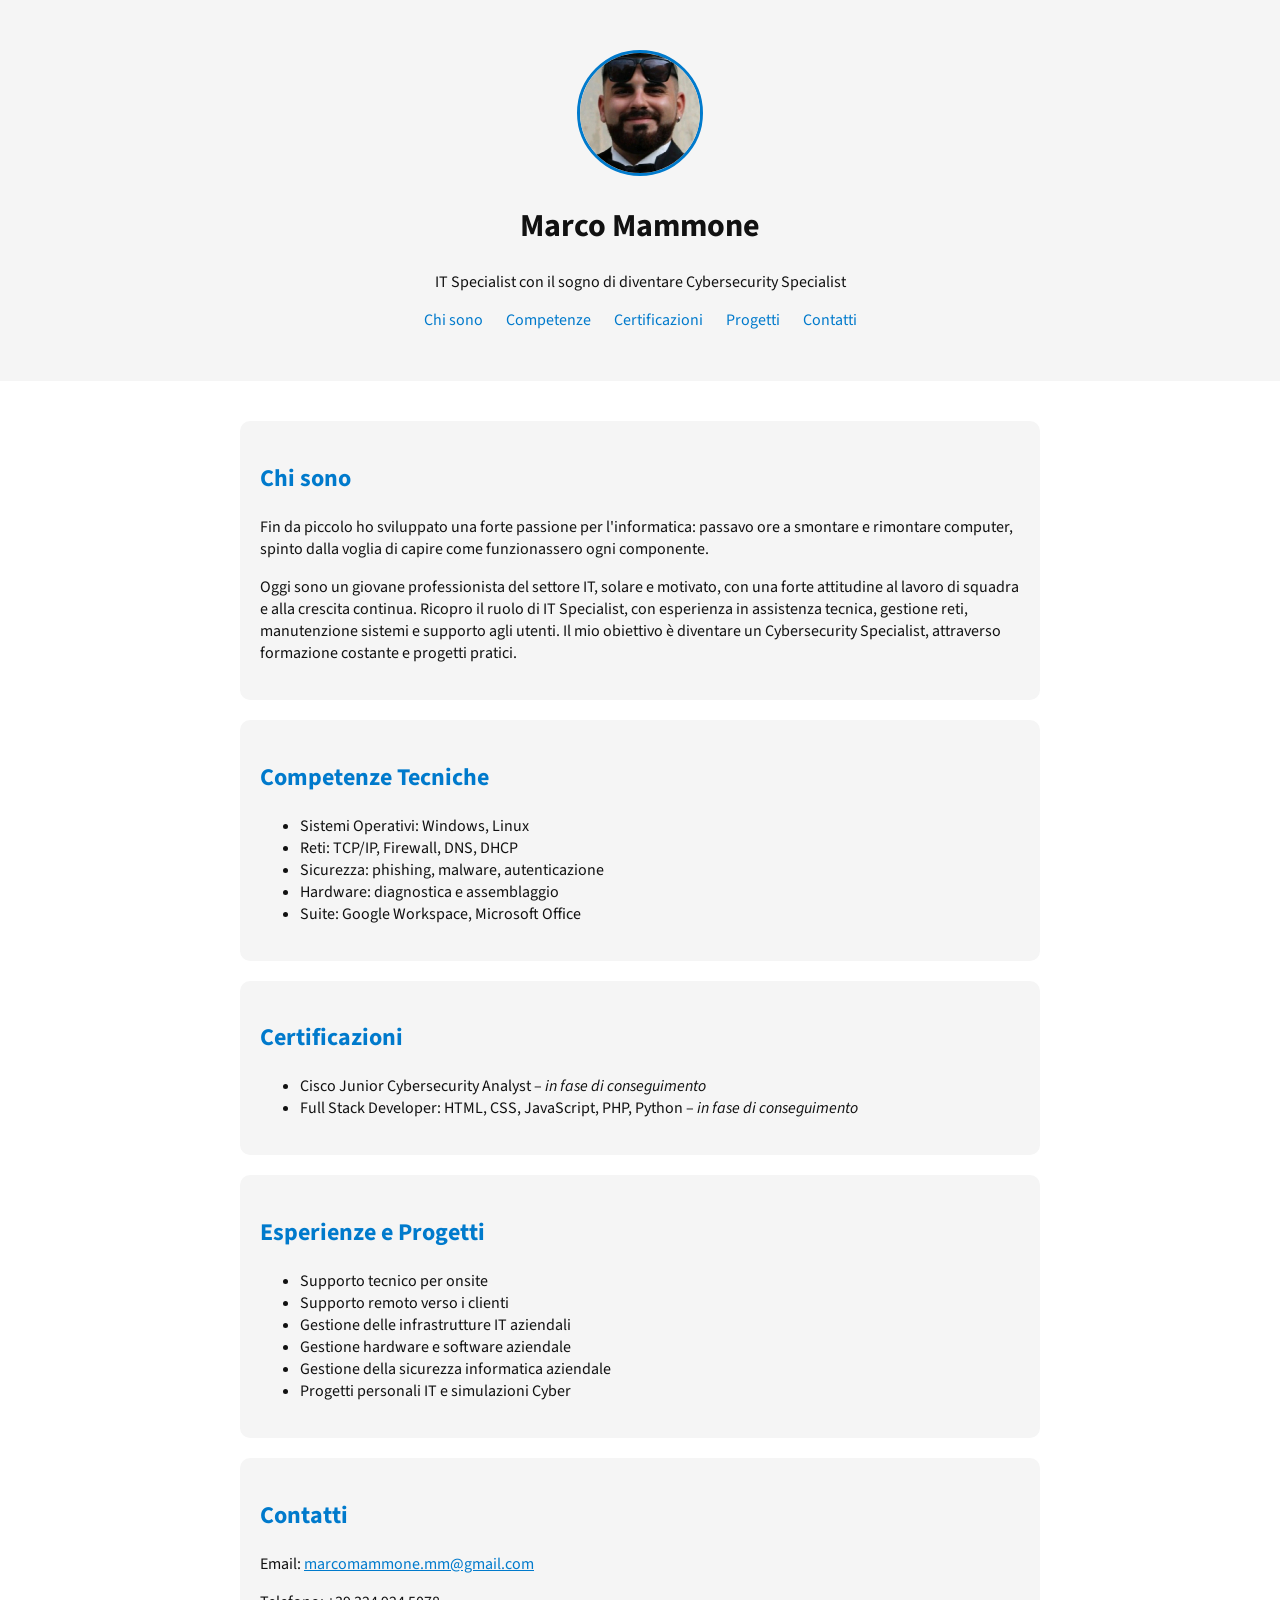
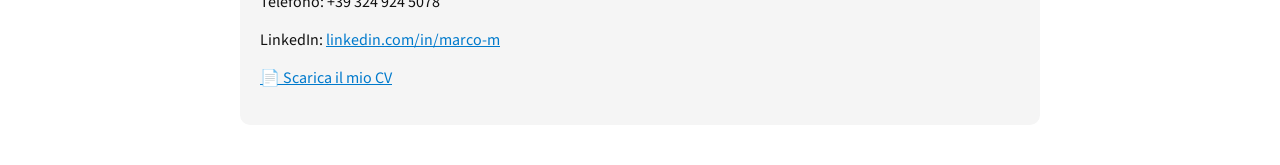
==== commit ca42dd66: "Update index.html" ====
--- a/index.html
+++ b/index.html
@@ -45,7 +45,7 @@
             <h2>Certificazioni</h2>
             <ul>
                 <li>Cisco Junior Cybersecurity Analyst – <em>in fase di conseguimento</em></li>
-                <li>CompTIA Security+ – <em>in fase di conseguimento</em></li>
+                <li>Full Stack Developer: HTML, CSS, JavaScript, PHP, Python – <em>in fase di conseguimento</em></li>
             </ul>
         </section>
 
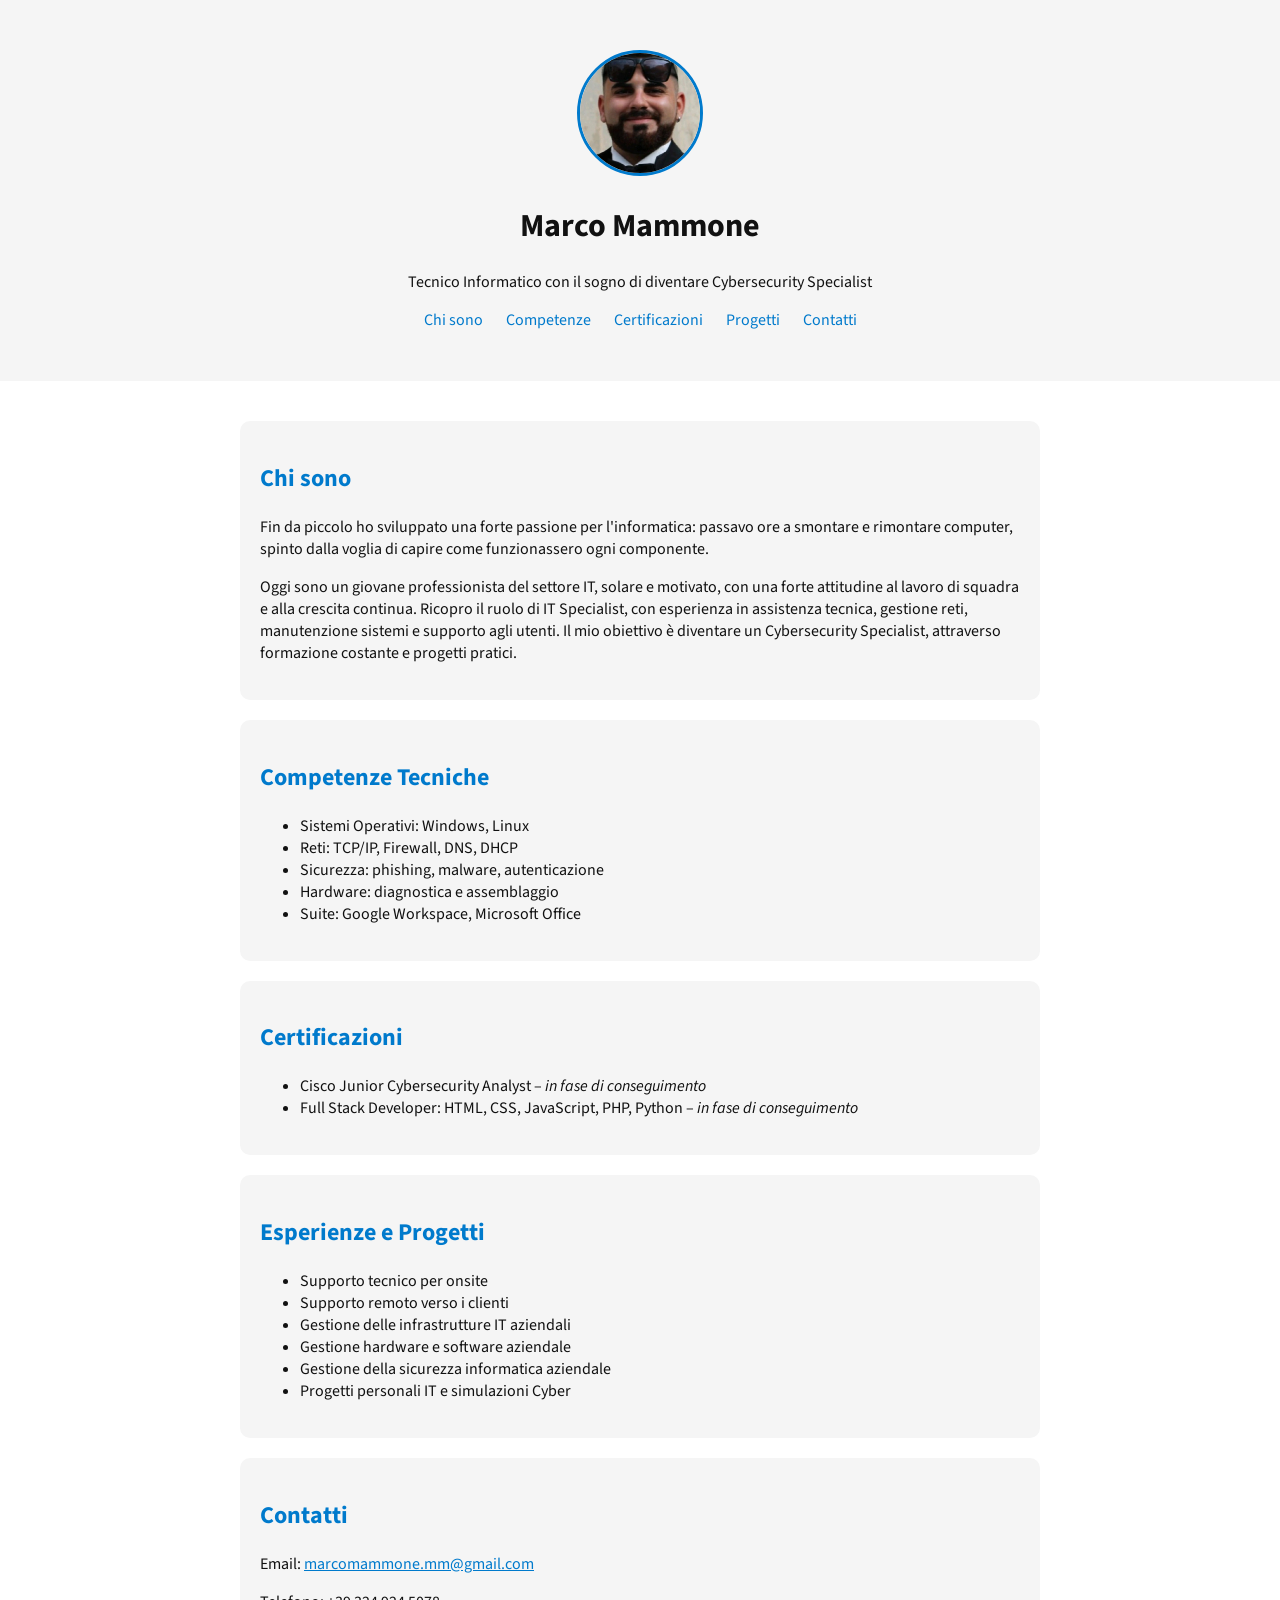
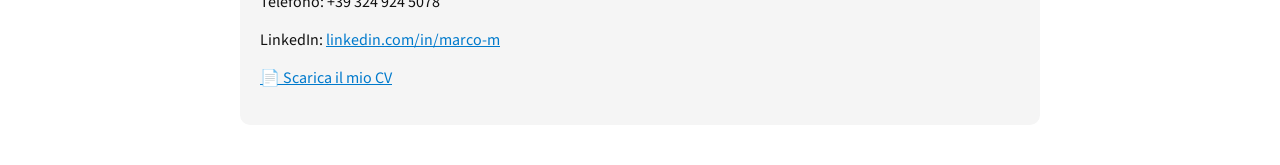
==== commit bd77d4a3: "Update index.html" ====
--- a/index.html
+++ b/index.html
@@ -13,7 +13,7 @@
         <div class="container">
             <img src="foto-profilo.jpeg" alt="Foto profilo Marco" class="profile-pic">
             <h1>Marco Mammone</h1>
-            <p>IT Specialist con il sogno di diventare Cybersecurity Specialist</p>
+            <p>Tecnico Informatico con il sogno di diventare Cybersecurity Specialist</p>
             <nav>
                 <a href="#chisono">Chi sono</a>
                 <a href="#competenze">Competenze</a>
